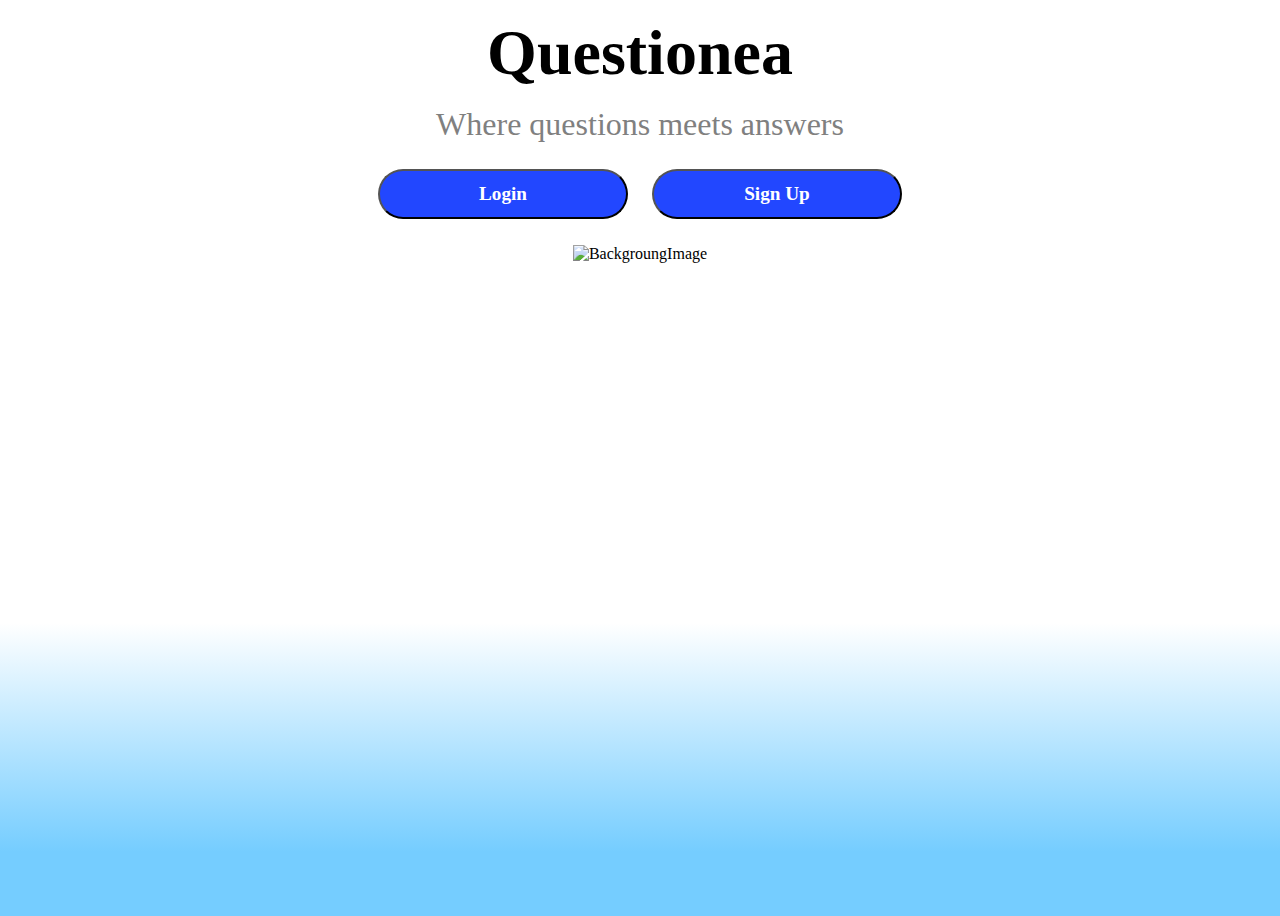
==== index.html @ 96f685e5 "Rename main.html to index.html" ====
<!DOCTYPE html>
<html lang="en">
    <head>
        <link rel="stylesheet" href="main.css">
        
        <title>Questionea</title> 

    </head>
    <body>
        <!-- This is the Start of Questionea website-->
        <div id="LandingPage"> 

            <!-- start Hero Section -->
            <div id="HeroSection">
                <p id="title">
                    Questionea
                </p>
                <p id="subtitle">
                    Where questions meets answers
                </p>

                <div id="buttons">
                    <button id="login">
                        Login
                    </button>
                    <button id="signup">
                        Sign Up
                    </button>
                </div>

                <div id="ImageSection">
                    <img src="landinpage.png" alt="BackgroungImage">
                </div>
            </div>

        </div>
    </body>
</html>
---- main.css ----
@import url('https://fonts.googleapis.com/css2?family=Poppins:ital,wght@0,500;1,400&display=swap');

*{
  margin:0;
  padding:0;
}

:root{
  --stdMargin:5rem;
}

body{
  width: 100%;
  min-height: 100vh;
  background-image: linear-gradient(to top, #75CDFF 7%, #FFFFFF 32%);
  justify-content: center;
  
}

#LandingPage{
  margin:1rem;
  display:grid;
}

#HeroSection{
  background-position-y: top;
  margin:auto 0;
  display: flex;
  flex-direction: column;
  gap: 1rem;
}

#ImageSection{
  background: transparent;
  align-self: center;
  background-position: bottom;
}

#title{
  align-self: center;
  font-family:'Space Grotesk';
  font-weight: 700;
  font-size: 4rem;
  text-transform: capitalize; 
}

#subtitle{
  align-self: center;
  font-family: 'Roboto';
  font-weight:400;
  font-size: 2rem;
  color:gray;
}

#buttons{
  margin:0rem;
  align-self: center;
}

#login{
  margin: 10px;
  width: 250px;
  padding:12px 30px;
  background:rgb(34, 71, 255);
  border-radius: 30px;
  color: white;
  font-family: 'Roboto';
  font-weight: 700;
  font-size: 1.2rem;
  text-transform: capitalize;
  position: relative;
}

#signup{
  margin: 10px;
  width: 250px;
  padding:12px 30px;
  background:rgb(34, 71, 255);
  border-radius: 30px;
  color: white;
  font-family: 'Roboto';
  font-weight: 700;
  font-size: 1.2rem;
  text-transform: capitalize;
  position: relative;
}
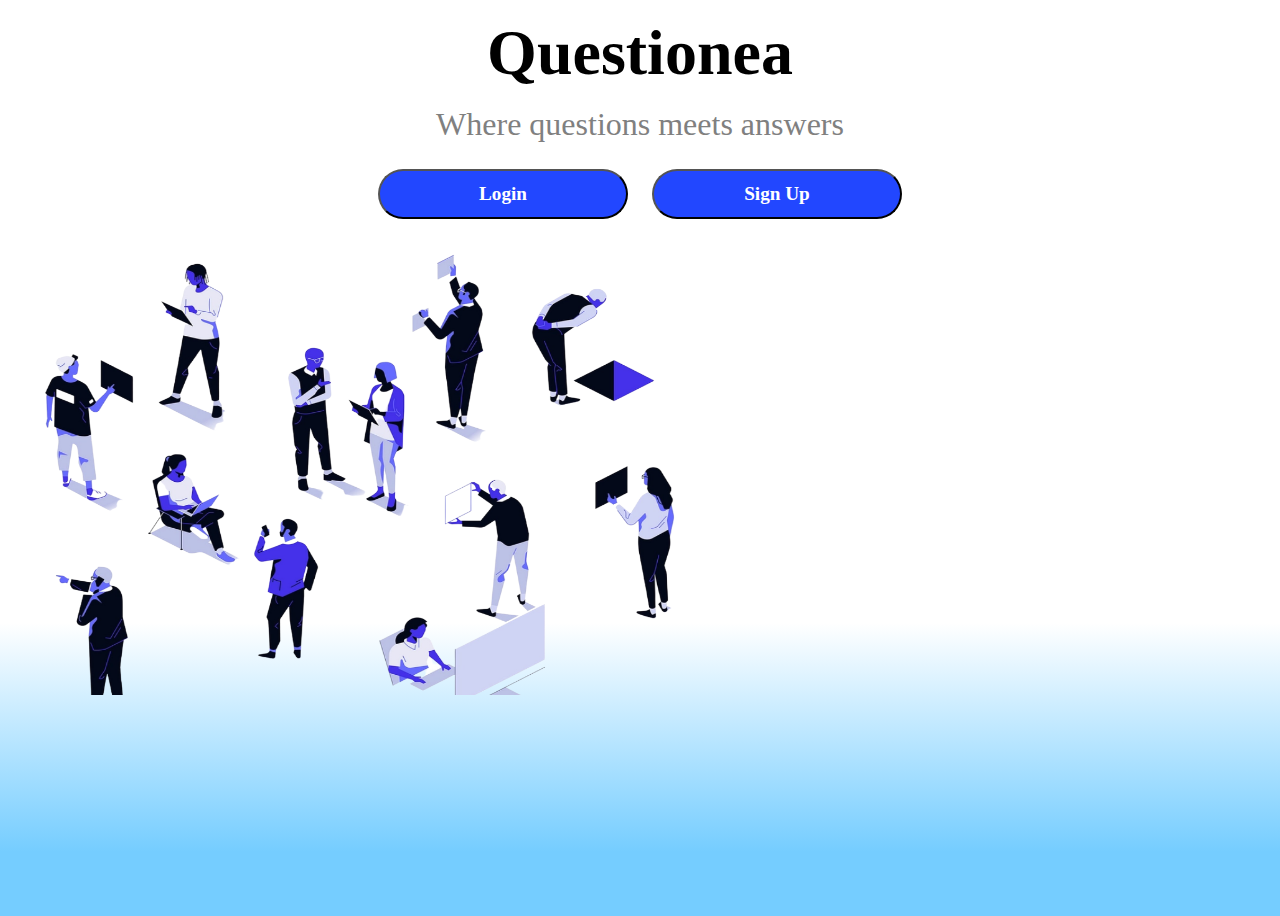
==== commit 10c5883b: "Update" ====
--- a/index.html
+++ b/index.html
@@ -20,19 +20,20 @@
                 </p>
 
                 <div id="buttons">
-                    <button id="login">
+                    <button id="login" onClick="window.location.href = 'loginpage.html'">
                         Login
                     </button>
-                    <button id="signup">
+                    <button id="signup" onClick="window.location.href = 'signuppage.html'">
                         Sign Up
                     </button>
                 </div>
 
                 <div id="ImageSection">
-                    <img src="landinpage.png" alt="BackgroungImage">
+                    <img src="Index.png" id="MainImage" alt="BackgroungImage">
                 </div>
             </div>
 
         </div>
+        <script src="scripts.js"> </script>
     </body>
 </html>
--- a/main.css
+++ b/main.css
@@ -32,9 +32,15 @@
 
 #ImageSection{
   background: transparent;
+  border: none;
+}
+
+#MainImage{
+  width: 55%;
+  height: 50vh;
   align-self: center;
-  background-position: bottom;
 }
+
 
 #title{
   align-self: center;
@@ -71,6 +77,10 @@
   position: relative;
 }
 
+#login:hover {
+  background-color: rgb(153, 153, 255);
+}
+
 #signup{
   margin: 10px;
   width: 250px;
@@ -84,4 +94,8 @@
   text-transform: capitalize;
   position: relative;
 } 
-  +
+#signup:hover {
+  background-color: rgb(153, 153, 255);
+}
+  
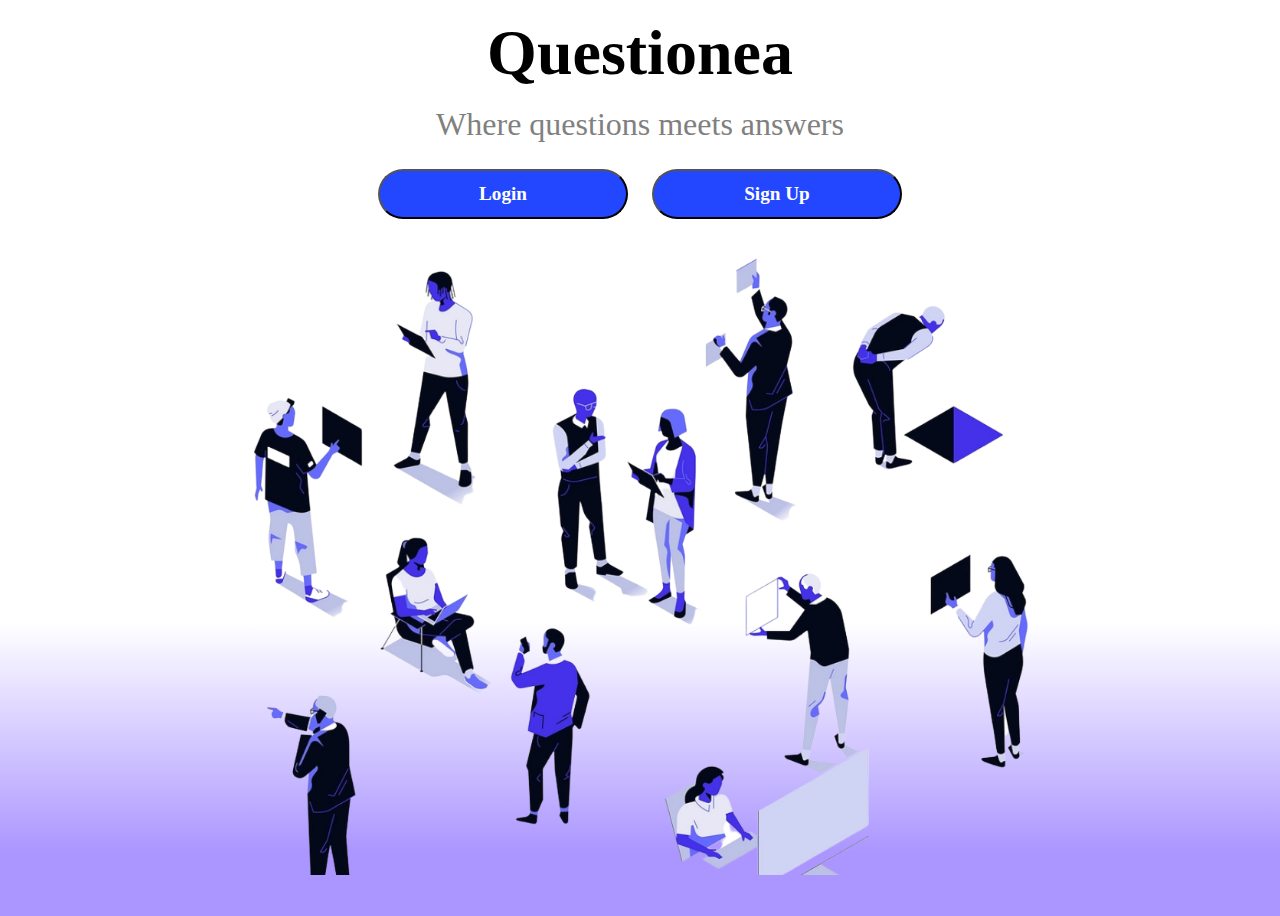
==== commit 297ec6f3: "Viewport" ====
--- a/index.html
+++ b/index.html
@@ -2,6 +2,8 @@
 <html lang="en">
     <head>
         <link rel="stylesheet" href="main.css">
+        <meta name="viewport" content="width=device-width, initial-scale=1" /> 
+
         
         <title>Questionea</title> 
 
--- a/main.css
+++ b/main.css
@@ -6,13 +6,14 @@
 }
 
 :root{
-  --stdMargin:5rem;
+  --stdMargin:0rem;
 }
 
 body{
+  overflow: hidden;
   width: 100%;
   min-height: 100vh;
-  background-image: linear-gradient(to top, #75CDFF 7%, #FFFFFF 32%);
+  background-image: linear-gradient(to top, #AB96FF 7%, #FFFFFF 32%);
   justify-content: center;
   
 }
@@ -33,11 +34,14 @@
 #ImageSection{
   background: transparent;
   border: none;
+  align-self: center;
+  float: none;
+  position: relative;
 }
 
 #MainImage{
-  width: 55%;
-  height: 50vh;
+  width: 100%;
+  height: 70vh;
   align-self: center;
 }
 
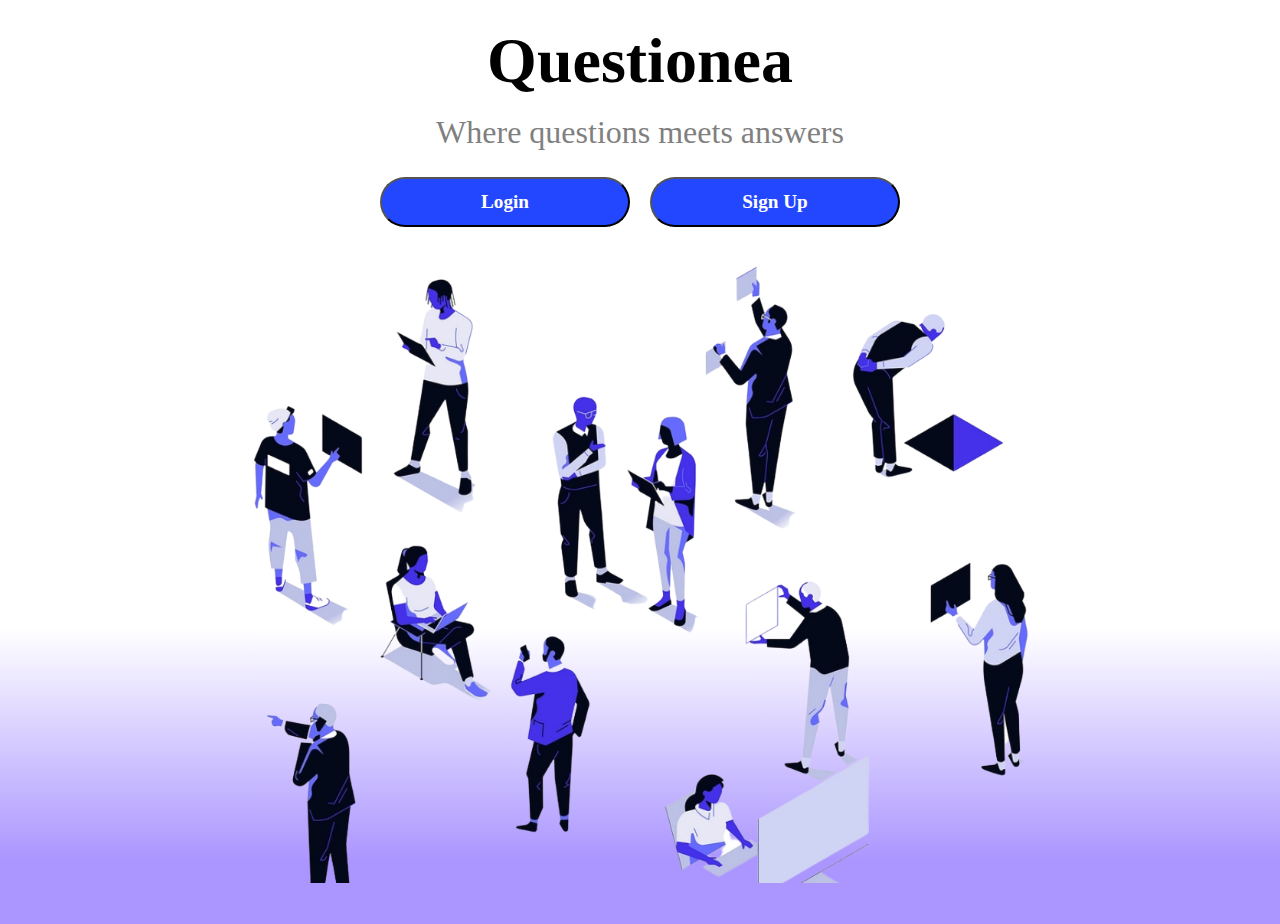
==== commit b9c8967c: "Images moved to assets folder." ====
--- a/index.html
+++ b/index.html
@@ -2,7 +2,7 @@
 <html lang="en">
     <head>
         <link rel="stylesheet" href="main.css">
-        <meta name="viewport" content="width=device-width, initial-scale=1" /> 
+        <meta name="viewport" content="width=device-width, initial-scale=1"> 
 
         
         <title>Questionea</title> 
@@ -31,7 +31,7 @@
                 </div>
 
                 <div id="ImageSection">
-                    <img src="Index.png" id="MainImage" alt="BackgroungImage">
+                    <img src="Assets/Index.png" id="MainImage" alt="BackgroungImage">
                 </div>
             </div>
 
--- a/main.css
+++ b/main.css
@@ -14,18 +14,15 @@
   width: 100%;
   min-height: 100vh;
   background-image: linear-gradient(to top, #AB96FF 7%, #FFFFFF 32%);
-  justify-content: center;
   
 }
 
 #LandingPage{
-  margin:1rem;
-  display:grid;
+  margin:1.5rem;
 }
 
 #HeroSection{
-  background-position-y: top;
-  margin:auto 0;
+  margin:auto;
   display: flex;
   flex-direction: column;
   gap: 1rem;
@@ -37,12 +34,15 @@
   align-self: center;
   float: none;
   position: relative;
+  height: 70vh;
+  display: flex;
 }
 
 #MainImage{
   width: 100%;
-  height: 70vh;
+  height: 100%;
   align-self: center;
+  display: flex;
 }
 
 
@@ -65,6 +65,7 @@
 #buttons{
   margin:0rem;
   align-self: center;
+  display: flex;
 }
 
 #login{
@@ -103,3 +104,21 @@
   background-color: rgb(153, 153, 255);
 }
   
+@media screen and (max-width: 481px){
+
+  #subtitle{
+    font-size: 1.2rem;
+  }
+
+  #buttons{
+    position:relative;
+    display: flex;
+    flex-direction: column;
+  }
+
+  #ImageSection{
+    height:50vh;
+    position:fixed;
+    bottom:0px;
+  }
+}